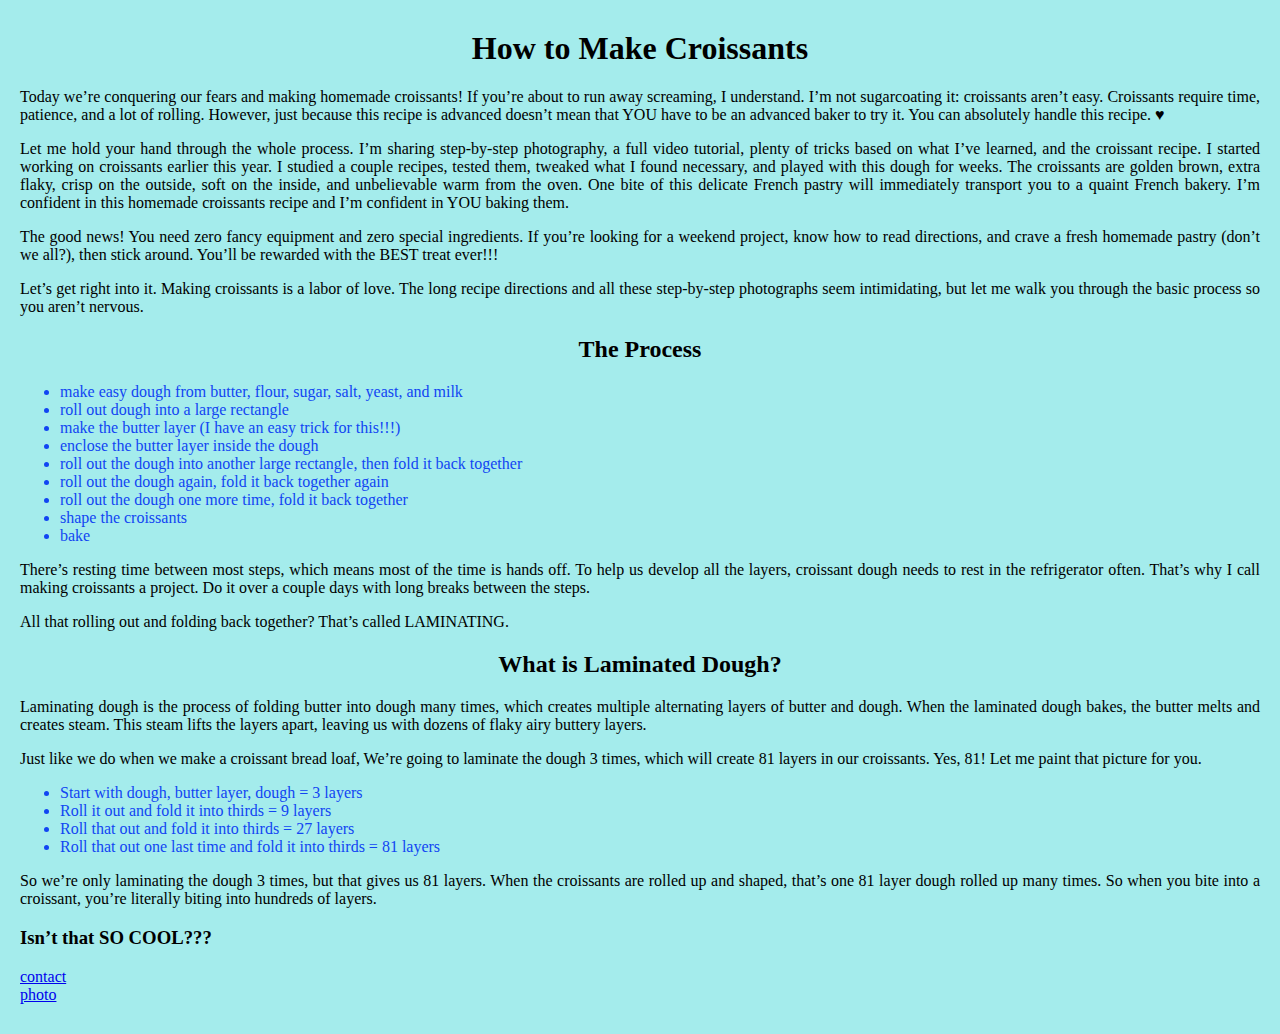
==== index.html @ abce52eb "Create: index.html, photo.html, contact.html, css" ====
<!DOCTYPE html>
<html lang="en">
  <head>
    <meta charset="UTF-8" />
    <meta http-equiv="X-UA-Compatible" content="IE=edge" />
    <meta name="viewport" content="width=device-width, initial-scale=1.0" />
    <title>Croissant</title>
    <link rel="stylesheet" href="/src/style.css" />
  </head>
  <body>
    <h1>How to Make Croissants</h1>
    <p>
      Today we’re conquering our fears and making homemade croissants! If you’re
      about to run away screaming, I understand. I’m not sugarcoating it:
      croissants aren’t easy. Croissants require time, patience, and a lot of
      rolling. However, just because this recipe is advanced doesn’t mean that
      YOU have to be an advanced baker to try it. You can absolutely handle this
      recipe. ♥
    </p>
    <p>
      Let me hold your hand through the whole process. I’m sharing step-by-step
      photography, a full video tutorial, plenty of tricks based on what I’ve
      learned, and the croissant recipe. I started working on croissants earlier
      this year. I studied a couple recipes, tested them, tweaked what I found
      necessary, and played with this dough for weeks. The croissants are golden
      brown, extra flaky, crisp on the outside, soft on the inside, and
      unbelievable warm from the oven. One bite of this delicate French pastry
      will immediately transport you to a quaint French bakery. I’m confident in
      this homemade croissants recipe and I’m confident in YOU baking them.
    </p>
    <p>
      The good news! You need zero fancy equipment and zero special ingredients.
      If you’re looking for a weekend project, know how to read directions, and
      crave a fresh homemade pastry (don’t we all?), then stick around. You’ll
      be rewarded with the BEST treat ever!!!
    </p>
    <p>
      Let’s get right into it. Making croissants is a labor of love. The long
      recipe directions and all these step-by-step photographs seem
      intimidating, but let me walk you through the basic process so you aren’t
      nervous.
    </p>

    <h2>The Process</h2>
    <ul>
      <li>make easy dough from butter, flour, sugar, salt, yeast, and milk</li>
      <li>roll out dough into a large rectangle</li>
      <li>make the butter layer (I have an easy trick for this!!!)</li>
      <li>enclose the butter layer inside the dough</li>
      <li>
        roll out the dough into another large rectangle, then fold it back
        together
      </li>
      <li>roll out the dough again, fold it back together again</li>
      <li>roll out the dough one more time, fold it back together</li>
      <li>shape the croissants</li>
      <li>bake</li>
    </ul>
    <p>
      There’s resting time between most steps, which means most of the time is
      hands off. To help us develop all the layers, croissant dough needs to
      rest in the refrigerator often. That’s why I call making croissants a
      project. Do it over a couple days with long breaks between the steps.
    </p>
    <p>
      All that rolling out and folding back together? That’s called LAMINATING.
    </p>
    <h2>What is Laminated Dough?</h2>
    <p>
      Laminating dough is the process of folding butter into dough many times,
      which creates multiple alternating layers of butter and dough. When the
      laminated dough bakes, the butter melts and creates steam. This steam
      lifts the layers apart, leaving us with dozens of flaky airy buttery
      layers.
    </p>
    <p>
      Just like we do when we make a croissant bread loaf, We’re going to
      laminate the dough 3 times, which will create 81 layers in our croissants.
      Yes, 81! Let me paint that picture for you.
    </p>
    <ul>
      <li>Start with dough, butter layer, dough = 3 layers</li>
      <li>Roll it out and fold it into thirds = 9 layers</li>
      <li>Roll that out and fold it into thirds = 27 layers</li>
      <li>Roll that out one last time and fold it into thirds = 81 layers</li>
    </ul>
    <p>
      So we’re only laminating the dough 3 times, but that gives us 81 layers.
      When the croissants are rolled up and shaped, that’s one 81 layer dough
      rolled up many times. So when you bite into a croissant, you’re literally
      biting into hundreds of layers.
    </p>
    <h3>Isn’t that SO COOL???</h3>
    <div class="contact">
      <a href="/contact.html">contact</a>
    </div>
    <div class="photo">
      <a href="/photo.html">photo</a>
    </div>
  </body>
</html>
---- src/style.css ----
body {
  background-color: rgb(164, 236, 236);
  margin: 30px 20px;
}
h1 {
  text-align: center;
}
h2 {
  text-align: center;
}
p {
  text-align: justify;
}
li {
  color: rgb(17, 69, 243);
}
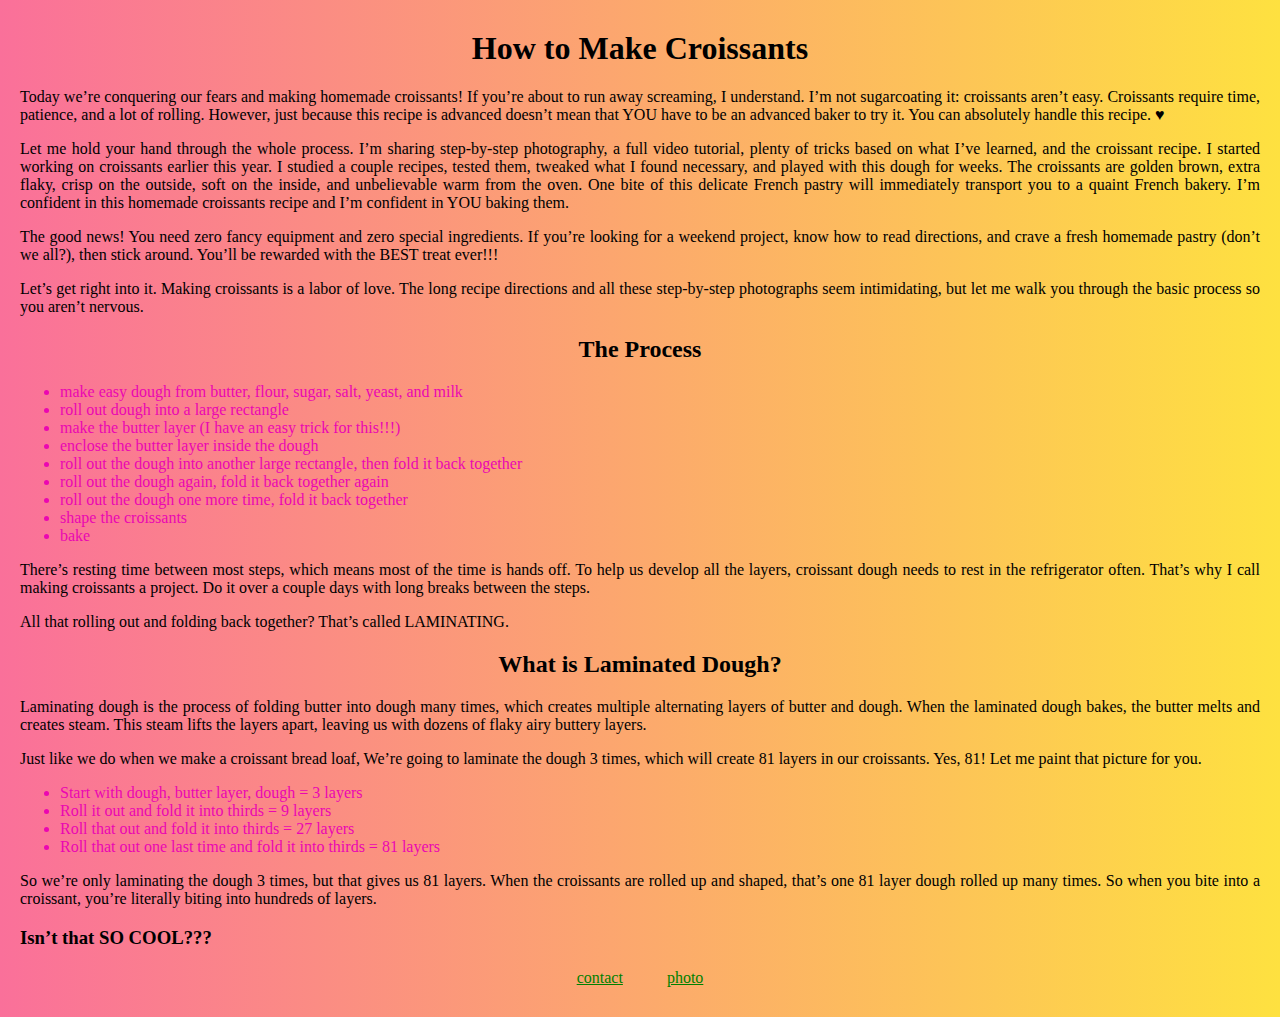
==== commit 130c9215: "added footer and style  css" ====
--- a/index.html
+++ b/index.html
@@ -91,11 +91,9 @@
       biting into hundreds of layers.
     </p>
     <h3>Isn’t that SO COOL???</h3>
-    <div class="contact">
+    <footer>
       <a href="/contact.html">contact</a>
-    </div>
-    <div class="photo">
       <a href="/photo.html">photo</a>
-    </div>
+    </footer>
   </body>
 </html>
--- a/src/style.css
+++ b/src/style.css
@@ -1,5 +1,5 @@
 body {
-  background-color: rgb(164, 236, 236);
+  background-image: linear-gradient(to right, #fa709a 0%, #fee140 100%);
   margin: 30px 20px;
 }
 h1 {
@@ -12,5 +12,19 @@
   text-align: justify;
 }
 li {
-  color: rgb(17, 69, 243);
+  color: rgb(235, 6, 178);
 }
+img {
+  display: block;
+  border-radius: 4px;
+}
+footer {
+  display: block;
+  margin: 20px 10px;
+
+  text-align: center;
+}
+footer a {
+  margin: 20px;
+  color: green;
+}
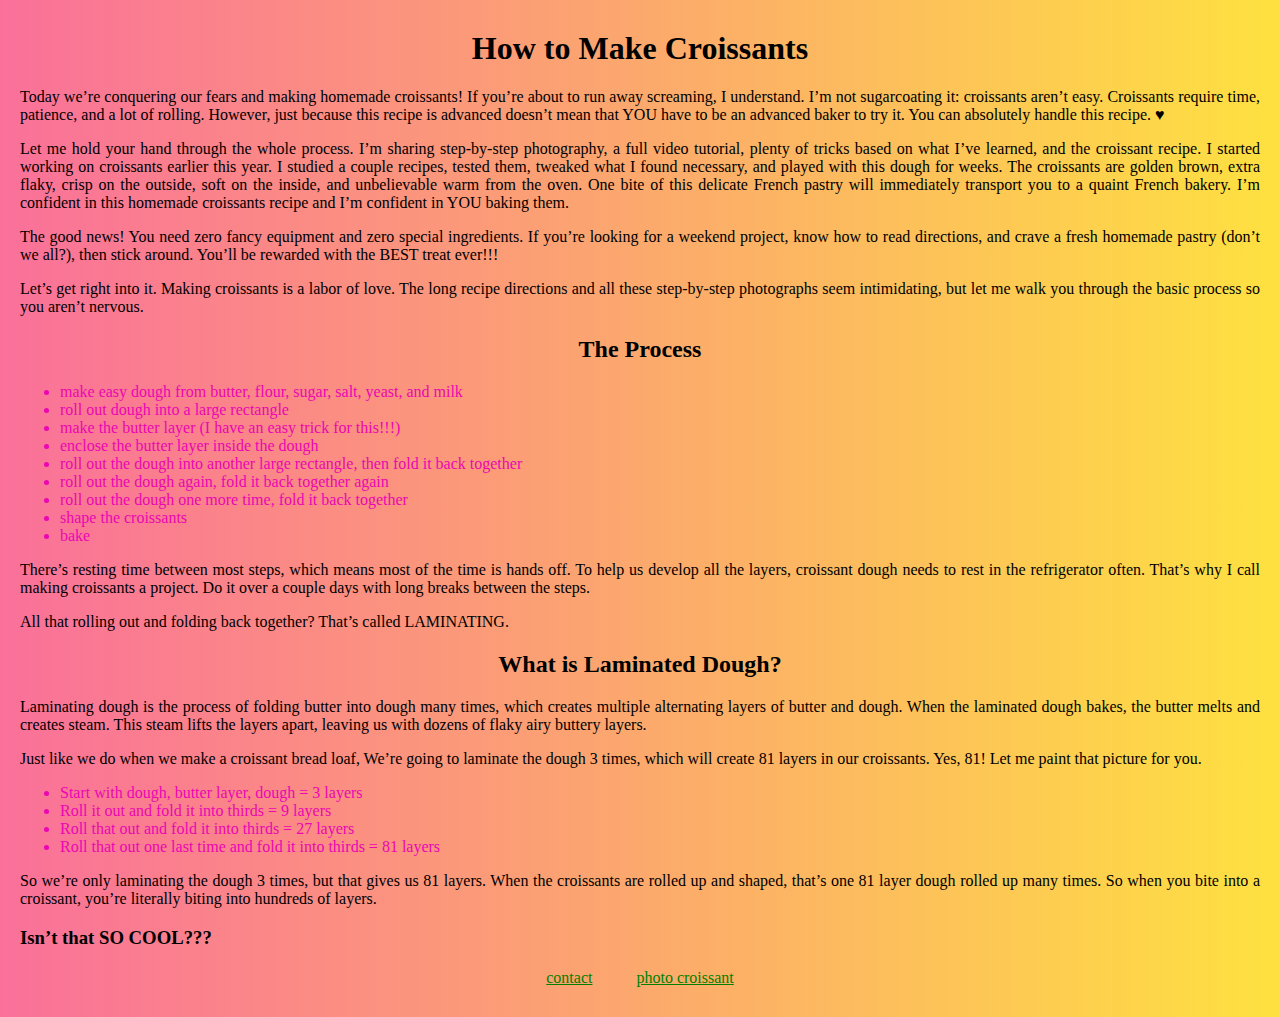
==== commit c8e1bfce: "SEO frendly" ====
--- a/index.html
+++ b/index.html
@@ -3,8 +3,11 @@
   <head>
     <meta charset="UTF-8" />
     <meta http-equiv="X-UA-Compatible" content="IE=edge" />
-    <meta name="viewport" content="width=device-width, initial-scale=1.0" />
-    <title>Croissant</title>
+    <meta
+      name="viewport"
+      content="How to Make Croissants, the Process, that is Laminated Dough?"
+    />
+    <title>Best croissant recipe</title>
     <link rel="stylesheet" href="/src/style.css" />
   </head>
   <body>
@@ -92,8 +95,8 @@
     </p>
     <h3>Isn’t that SO COOL???</h3>
     <footer>
-      <a href="/contact.html">contact</a>
-      <a href="/photo.html">photo</a>
+      <a href="/contact.html" title="contact information">contact</a>
+      <a href="/photo.html" title="photo pretty croissant">photo croissant</a>
     </footer>
   </body>
 </html>
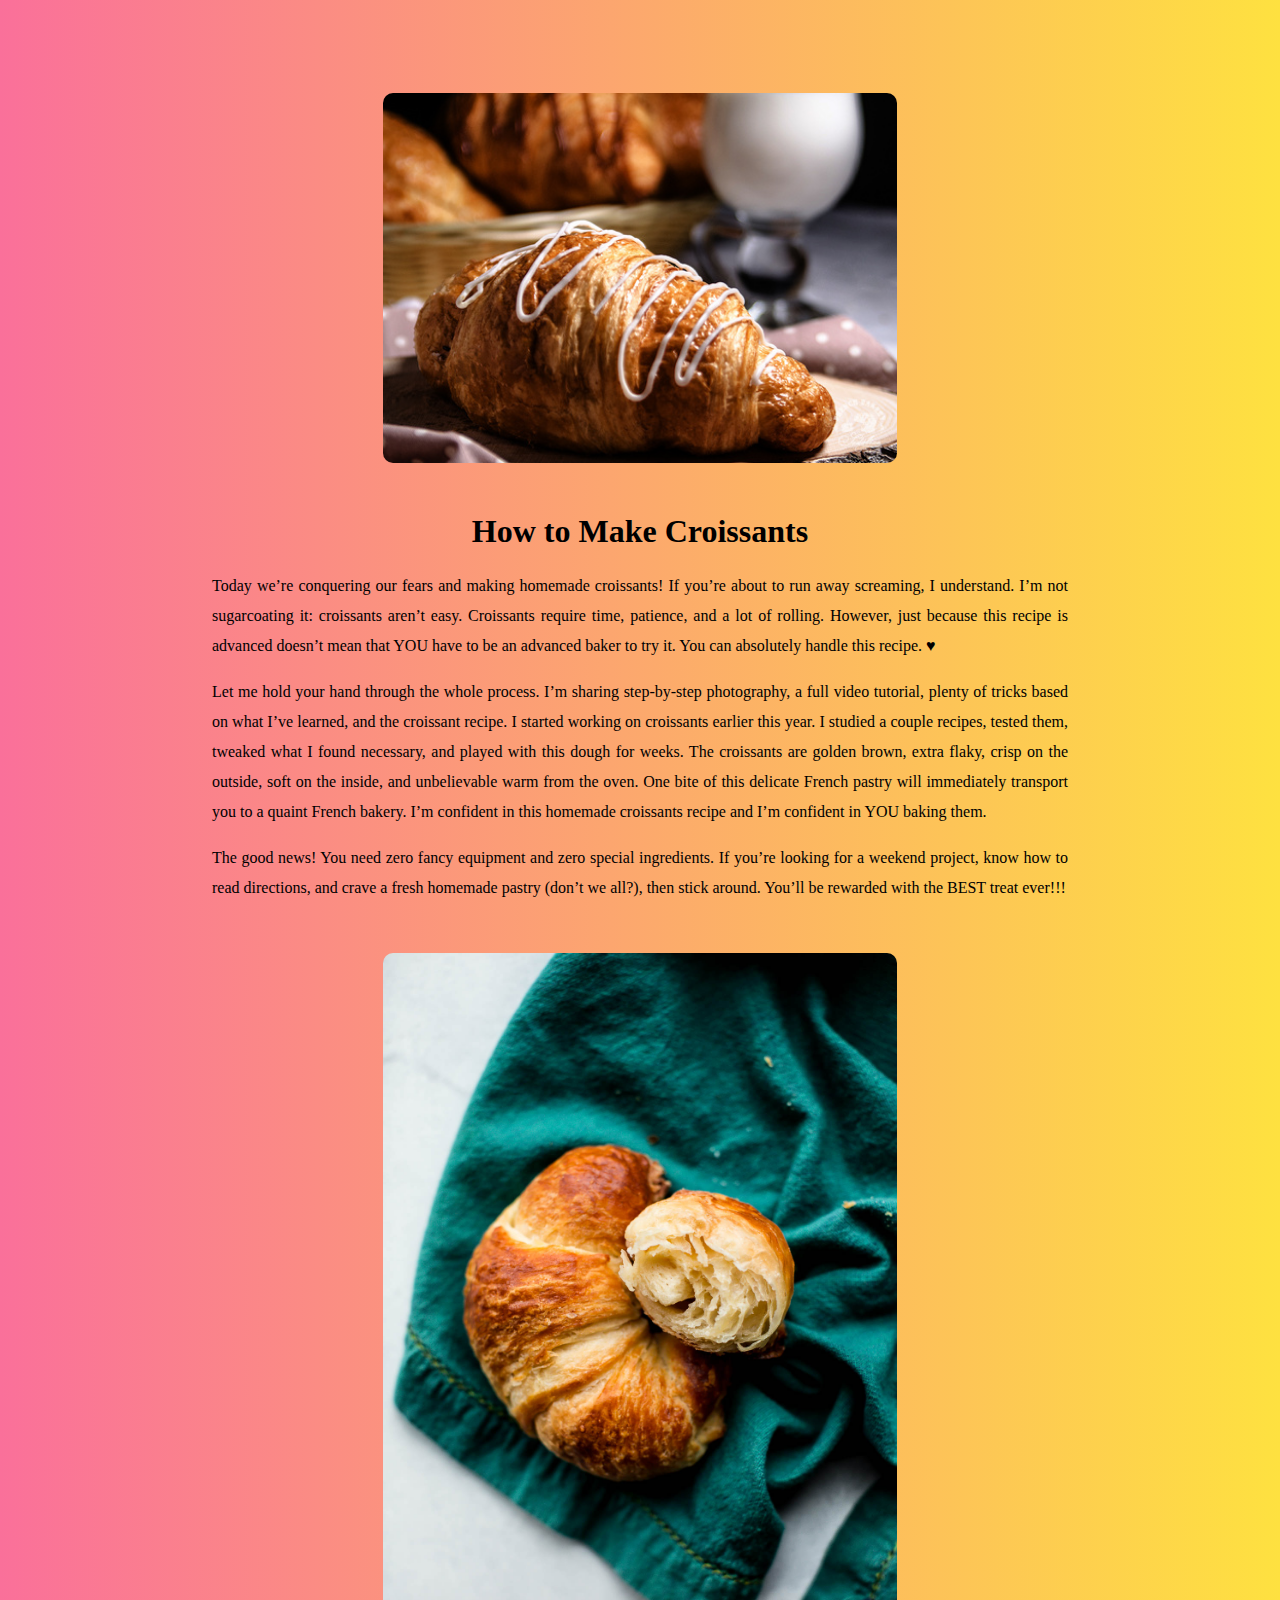
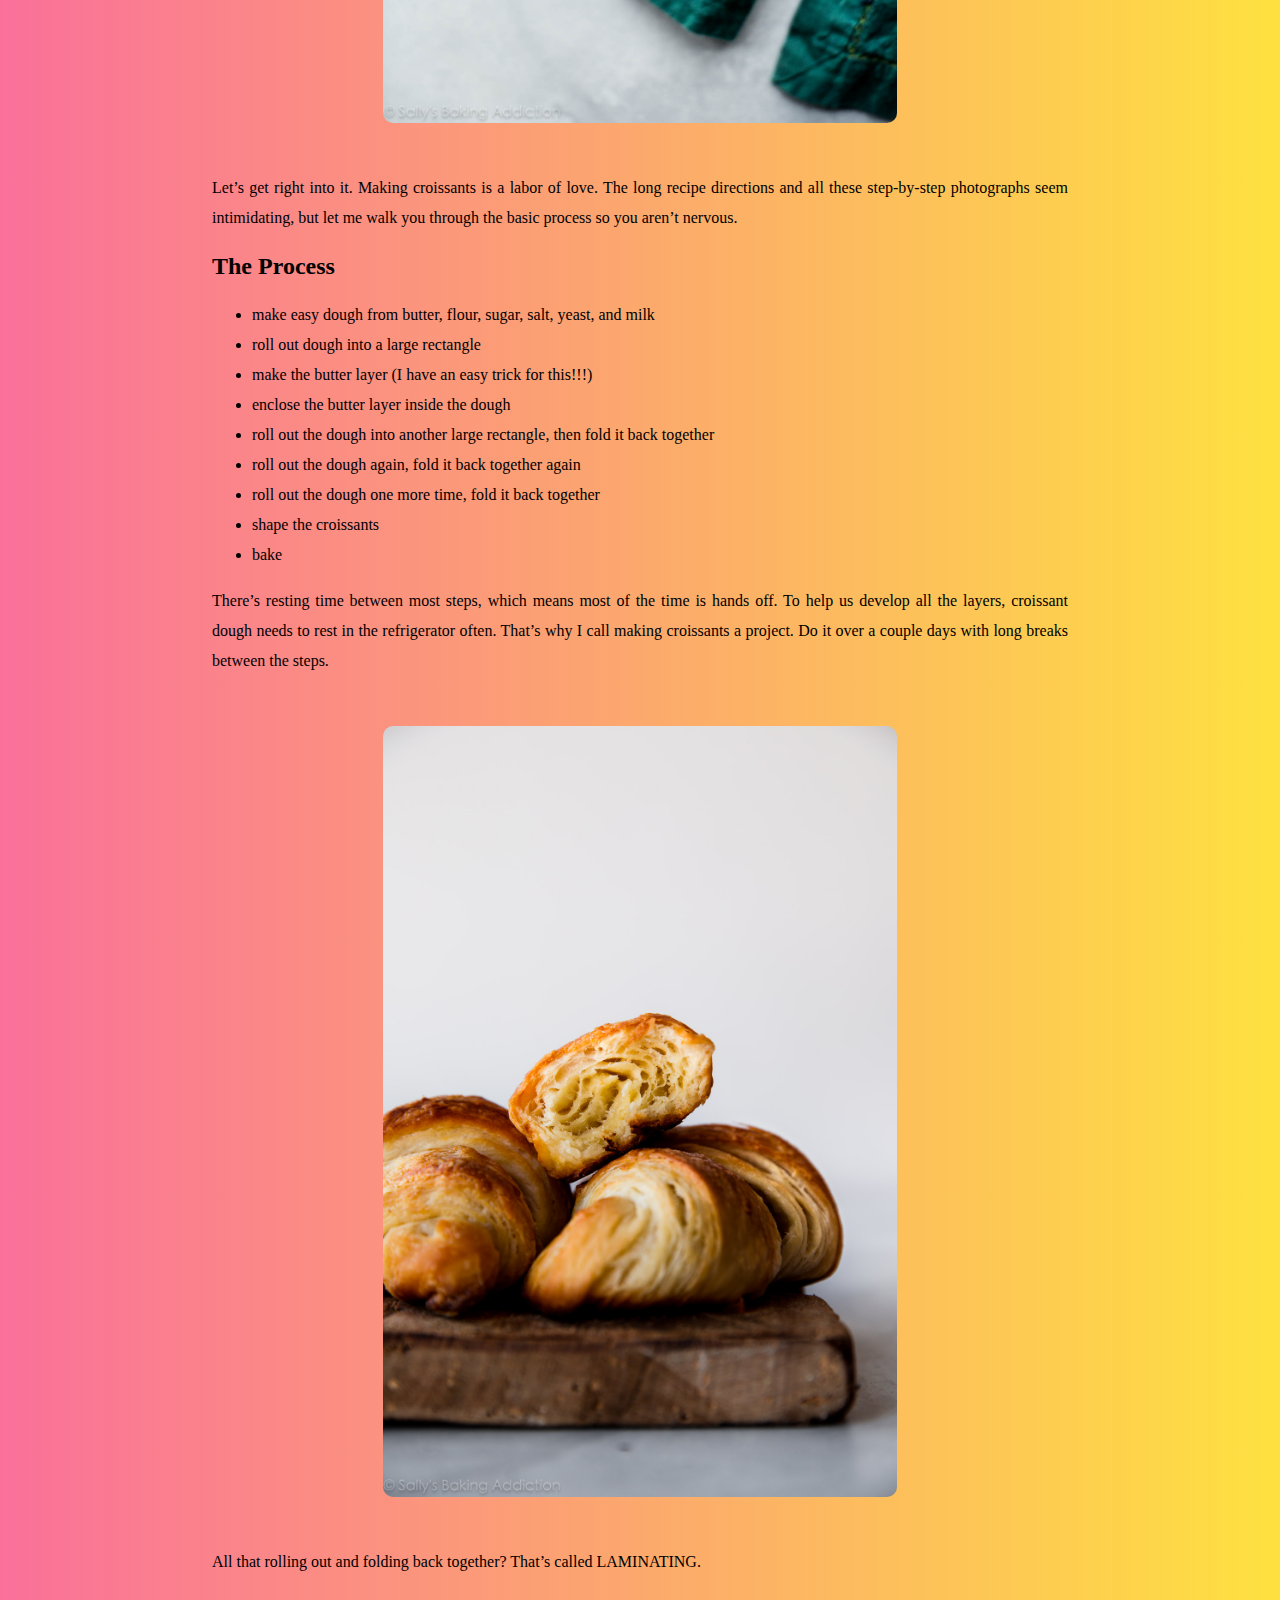
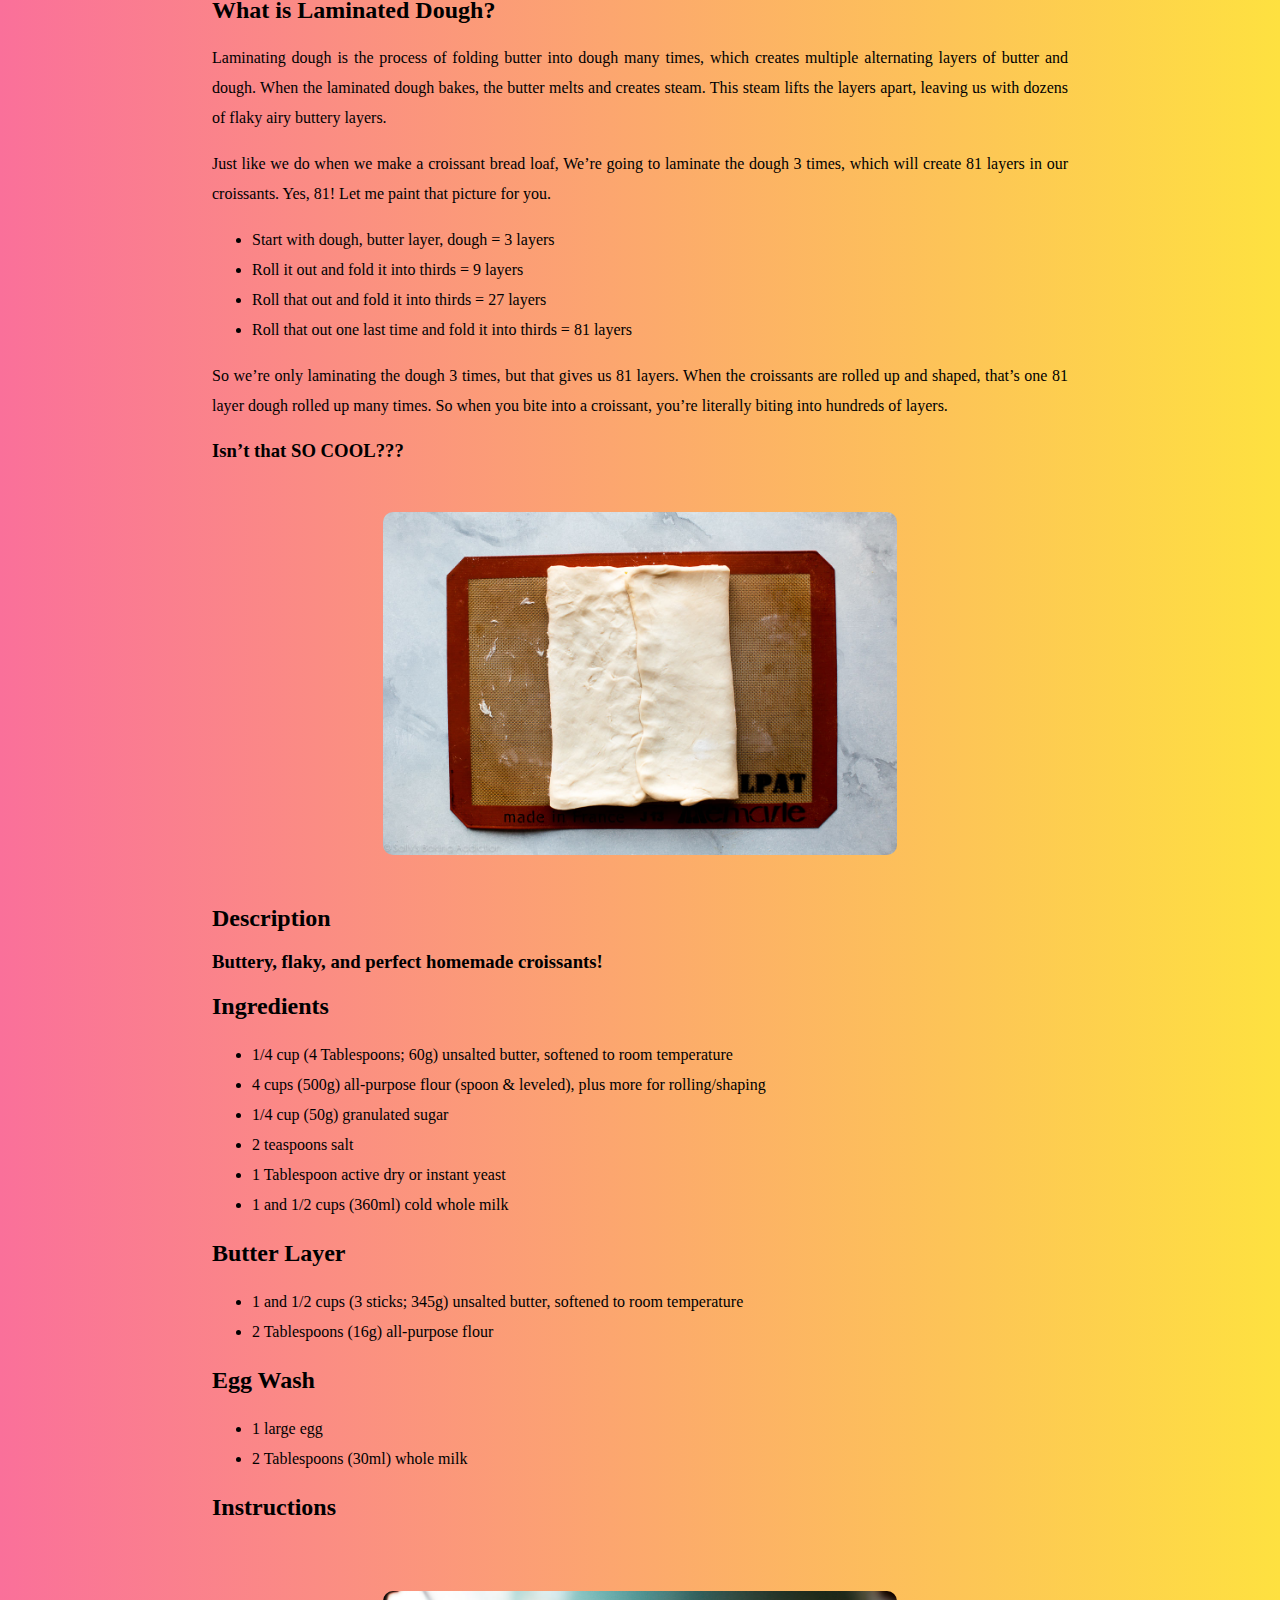
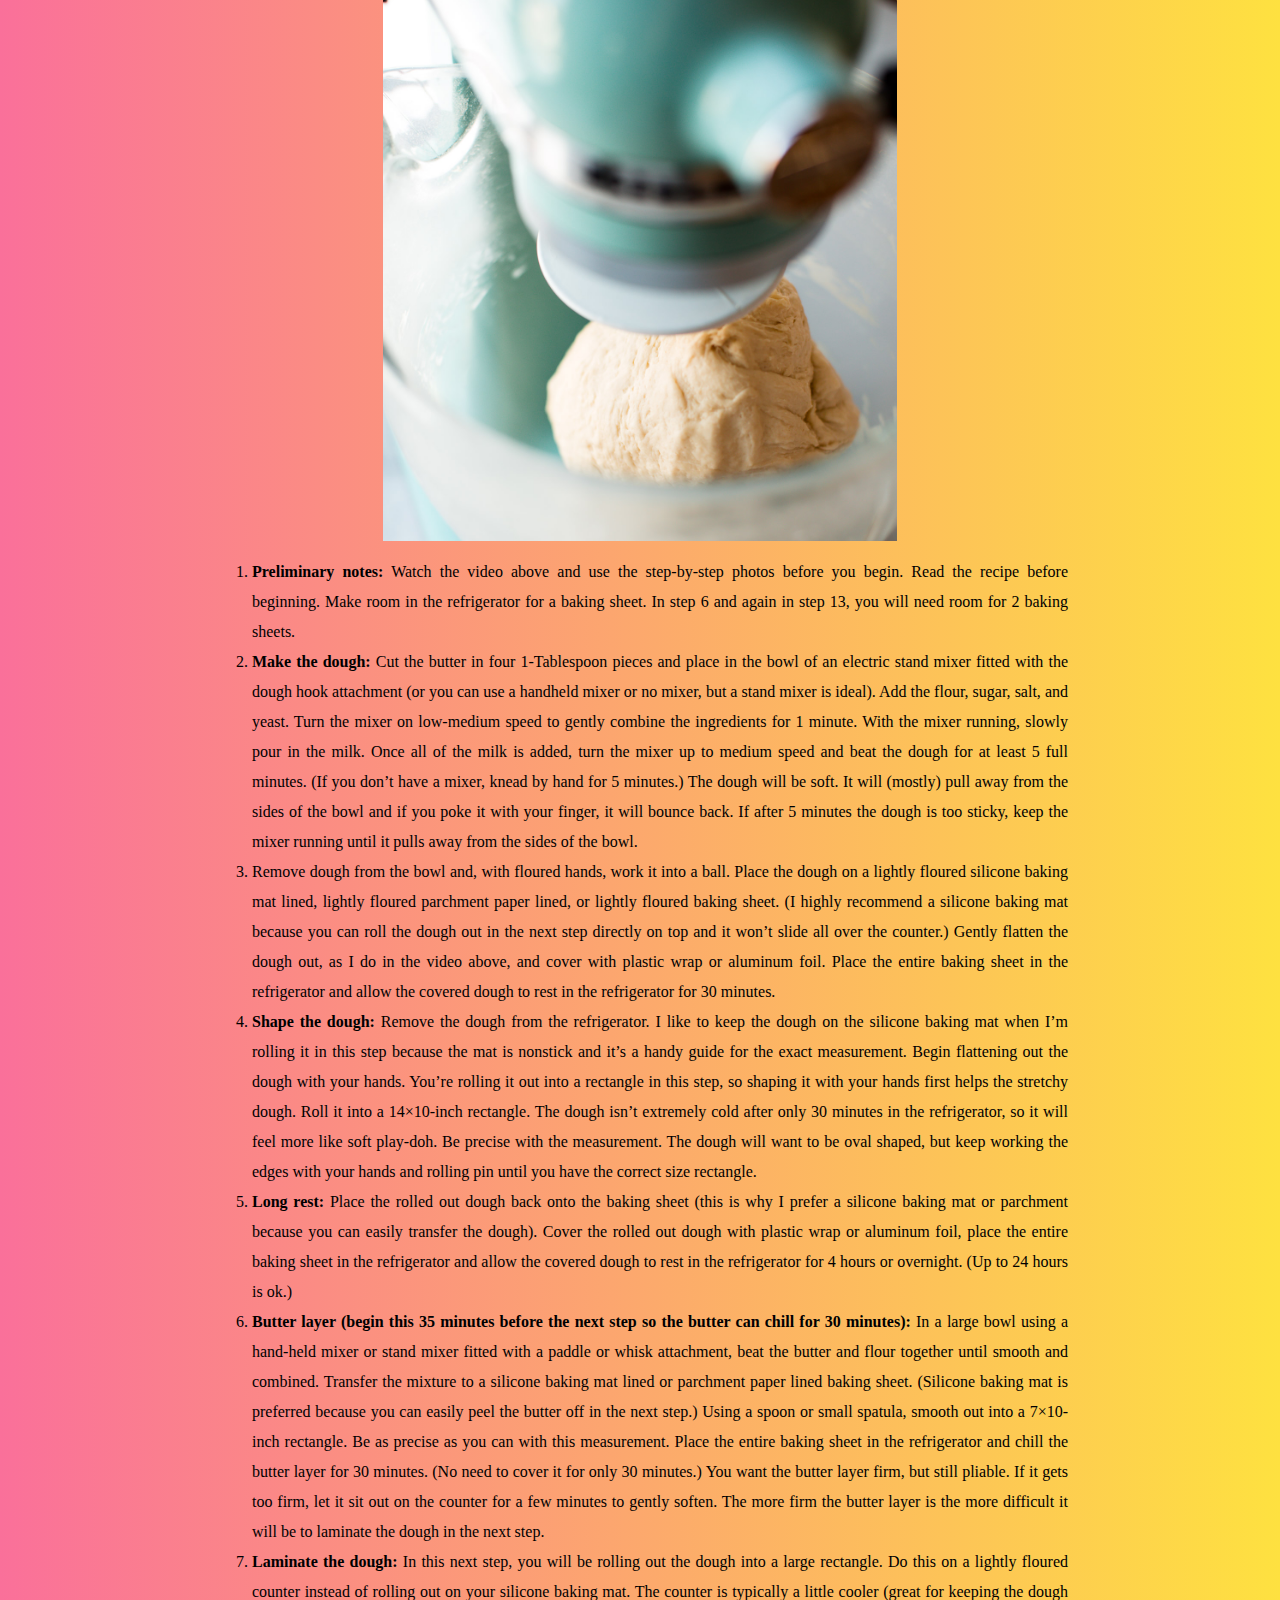
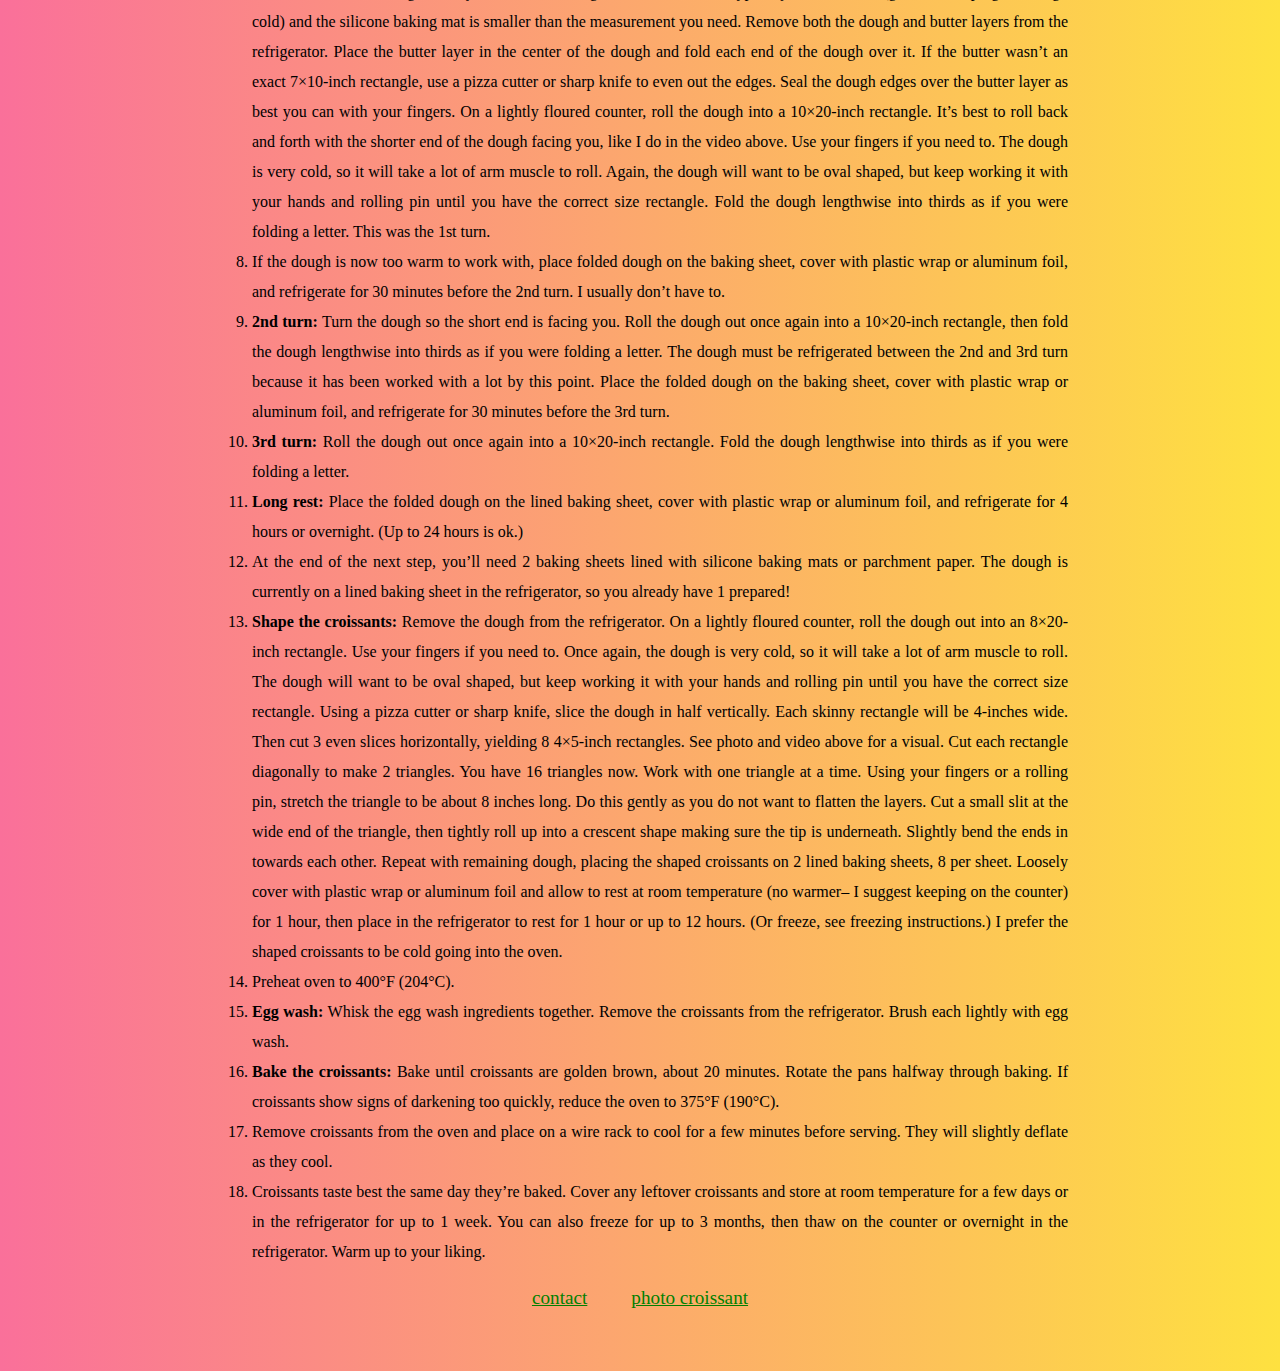
==== commit bb277233: "added photo" ====
--- a/index.html
+++ b/index.html
@@ -11,38 +11,44 @@
     <link rel="stylesheet" href="/src/style.css" />
   </head>
   <body>
-    <h1>How to Make Croissants</h1>
-    <p>
-      Today we’re conquering our fears and making homemade croissants! If you’re
-      about to run away screaming, I understand. I’m not sugarcoating it:
-      croissants aren’t easy. Croissants require time, patience, and a lot of
-      rolling. However, just because this recipe is advanced doesn’t mean that
-      YOU have to be an advanced baker to try it. You can absolutely handle this
-      recipe. ♥
-    </p>
-    <p>
-      Let me hold your hand through the whole process. I’m sharing step-by-step
-      photography, a full video tutorial, plenty of tricks based on what I’ve
-      learned, and the croissant recipe. I started working on croissants earlier
-      this year. I studied a couple recipes, tested them, tweaked what I found
-      necessary, and played with this dough for weeks. The croissants are golden
-      brown, extra flaky, crisp on the outside, soft on the inside, and
-      unbelievable warm from the oven. One bite of this delicate French pastry
-      will immediately transport you to a quaint French bakery. I’m confident in
-      this homemade croissants recipe and I’m confident in YOU baking them.
-    </p>
-    <p>
-      The good news! You need zero fancy equipment and zero special ingredients.
-      If you’re looking for a weekend project, know how to read directions, and
-      crave a fresh homemade pastry (don’t we all?), then stick around. You’ll
-      be rewarded with the BEST treat ever!!!
-    </p>
-    <p>
-      Let’s get right into it. Making croissants is a labor of love. The long
-      recipe directions and all these step-by-step photographs seem
-      intimidating, but let me walk you through the basic process so you aren’t
-      nervous.
-    </p>
+    <div class="header">
+      <img src="/img/original.jpg" alt="croissant" />
+
+      <h1>How to Make Croissants</h1>
+      <p>
+        Today we’re conquering our fears and making homemade croissants! If
+        you’re about to run away screaming, I understand. I’m not sugarcoating
+        it: croissants aren’t easy. Croissants require time, patience, and a lot
+        of rolling. However, just because this recipe is advanced doesn’t mean
+        that YOU have to be an advanced baker to try it. You can absolutely
+        handle this recipe. ♥
+      </p>
+      <p>
+        Let me hold your hand through the whole process. I’m sharing
+        step-by-step photography, a full video tutorial, plenty of tricks based
+        on what I’ve learned, and the croissant recipe. I started working on
+        croissants earlier this year. I studied a couple recipes, tested them,
+        tweaked what I found necessary, and played with this dough for weeks.
+        The croissants are golden brown, extra flaky, crisp on the outside, soft
+        on the inside, and unbelievable warm from the oven. One bite of this
+        delicate French pastry will immediately transport you to a quaint French
+        bakery. I’m confident in this homemade croissants recipe and I’m
+        confident in YOU baking them.
+      </p>
+      <p>
+        The good news! You need zero fancy equipment and zero special
+        ingredients. If you’re looking for a weekend project, know how to read
+        directions, and crave a fresh homemade pastry (don’t we all?), then
+        stick around. You’ll be rewarded with the BEST treat ever!!!
+      </p>
+      <img src="img/homemade-flaky-croissants.jpg" alt="" />
+      <p>
+        Let’s get right into it. Making croissants is a labor of love. The long
+        recipe directions and all these step-by-step photographs seem
+        intimidating, but let me walk you through the basic process so you
+        aren’t nervous.
+      </p>
+    </div>
 
     <h2>The Process</h2>
     <ul>
@@ -65,6 +71,7 @@
       rest in the refrigerator often. That’s why I call making croissants a
       project. Do it over a couple days with long breaks between the steps.
     </p>
+    <img src="img/homemade-croissants-8.jpg" alt="" />
     <p>
       All that rolling out and folding back together? That’s called LAMINATING.
     </p>
@@ -94,6 +101,275 @@
       biting into hundreds of layers.
     </p>
     <h3>Isn’t that SO COOL???</h3>
+    <img src="img/homemade-croissant-dough-7.jpg" alt="" />
+    <h2>Description</h2>
+    <h3>Buttery, flaky, and perfect homemade croissants!</h3>
+    <h2>Ingredients</h2>
+    <ul>
+      <li>
+        1/4 cup (4 Tablespoons; 60g) unsalted butter, softened to room
+        temperature
+      </li>
+      <li>
+        4 cups (500g) all-purpose flour (spoon & leveled), plus more for
+        rolling/shaping
+      </li>
+      <li>1/4 cup (50g) granulated sugar</li>
+      <li>2 teaspoons salt</li>
+      <li>1 Tablespoon active dry or instant yeast</li>
+      <li>1 and 1/2 cups (360ml) cold whole milk</li>
+    </ul>
+    <h2>Butter Layer</h2>
+    <ul>
+      <li>
+        1 and 1/2 cups (3 sticks; 345g) unsalted butter, softened to room
+        temperature
+      </li>
+      <li>2 Tablespoons (16g) all-purpose flour</li>
+    </ul>
+    <h2>Egg Wash</h2>
+    <ul>
+      <li>1 large egg</li>
+      <li>2 Tablespoons (30ml) whole milk</li>
+    </ul>
+
+    <h2>Instructions</h2>
+    <div class="instruction">
+      <div class="image-scroll">
+        <img
+          src="img/homemade-croissant-dough.jpg"
+          alt="photo of croissant preparation"
+        />
+        <img
+          src="img/homemade-croissant-dough-2.jpg"
+          alt="photo of croissant preparation"
+        />
+        <img
+          src="img/homemade-croissant-dough-3.jpg"
+          alt="photo of croissant preparation"
+        />
+        <img
+          src="img/homemade-croissant-dough-4.jpg"
+          alt="photo of croissant preparation"
+        />
+        <img
+          src="img/homemade-croissant-dough-5.jpg"
+          alt="photo of croissant preparation"
+        />
+        <img
+          src="img/homemade-croissant-dough-6.jpg"
+          alt="photo of croissant preparation"
+        />
+        <img
+          src="img/homemade-croissant-dough-7.jpg"
+          alt="photo of croissant preparation"
+        />
+        <img
+          src="img/homemade-croissant-dough-9.jpg"
+          alt="photo of croissant preparation"
+        />
+        <img
+          src="img/homemade-croissant-dough-10.jpg"
+          altphoto
+          of
+          croissant
+          preparation
+          <img
+          src="img/shaping-croissants.jpg"
+          alt="photo of croissant preparation"
+        />
+        <img
+          src="img/homemade-croissants-3.jpg.webp"
+          alt="photo of croissant preparation"
+        />
+        <img
+          src="img/homemade-croissant-dough-11.jpg"
+          alt="photo of croissant preparation"
+        />
+        <img
+          src="img/homemade-croissants-2.jpg"
+          alt="photo of croissant preparation"
+        />
+        <img
+          src="img/homemade-croissant-recipe.jpg"
+          alt="photo of croissant preparation"
+        />
+      </div>
+      <ol>
+        <li>
+          <strong>Preliminary notes:</strong> Watch the video above and use the
+          step-by-step photos before you begin. Read the recipe before
+          beginning. Make room in the refrigerator for a baking sheet. In step 6
+          and again in step 13, you will need room for 2 baking sheets.
+        </li>
+        <li>
+          <strong>Make the dough:</strong> Cut the butter in four 1-Tablespoon
+          pieces and place in the bowl of an electric stand mixer fitted with
+          the dough hook attachment (or you can use a handheld mixer or no
+          mixer, but a stand mixer is ideal). Add the flour, sugar, salt, and
+          yeast. Turn the mixer on low-medium speed to gently combine the
+          ingredients for 1 minute. With the mixer running, slowly pour in the
+          milk. Once all of the milk is added, turn the mixer up to medium speed
+          and beat the dough for at least 5 full minutes. (If you don’t have a
+          mixer, knead by hand for 5 minutes.) The dough will be soft. It will
+          (mostly) pull away from the sides of the bowl and if you poke it with
+          your finger, it will bounce back. If after 5 minutes the dough is too
+          sticky, keep the mixer running until it pulls away from the sides of
+          the bowl.
+        </li>
+        <li>
+          Remove dough from the bowl and, with floured hands, work it into a
+          ball. Place the dough on a lightly floured silicone baking mat lined,
+          lightly floured parchment paper lined, or lightly floured baking
+          sheet. (I highly recommend a silicone baking mat because you can roll
+          the dough out in the next step directly on top and it won’t slide all
+          over the counter.) Gently flatten the dough out, as I do in the video
+          above, and cover with plastic wrap or aluminum foil. Place the entire
+          baking sheet in the refrigerator and allow the covered dough to rest
+          in the refrigerator for 30 minutes.
+        </li>
+        <li>
+          <strong>Shape the dough:</strong> Remove the dough from the
+          refrigerator. I like to keep the dough on the silicone baking mat when
+          I’m rolling it in this step because the mat is nonstick and it’s a
+          handy guide for the exact measurement. Begin flattening out the dough
+          with your hands. You’re rolling it out into a rectangle in this step,
+          so shaping it with your hands first helps the stretchy dough. Roll it
+          into a 14×10-inch rectangle. The dough isn’t extremely cold after only
+          30 minutes in the refrigerator, so it will feel more like soft
+          play-doh. Be precise with the measurement. The dough will want to be
+          oval shaped, but keep working the edges with your hands and rolling
+          pin until you have the correct size rectangle.
+        </li>
+
+        <li>
+          <strong>Long rest:</strong> Place the rolled out dough back onto the
+          baking sheet (this is why I prefer a silicone baking mat or parchment
+          because you can easily transfer the dough). Cover the rolled out dough
+          with plastic wrap or aluminum foil, place the entire baking sheet in
+          the refrigerator and allow the covered dough to rest in the
+          refrigerator for 4 hours or overnight. (Up to 24 hours is ok.)
+        </li>
+        <li>
+          <strong>
+            Butter layer (begin this 35 minutes before the next step so the
+            butter can chill for 30 minutes):</strong
+          >
+          In a large bowl using a hand-held mixer or stand mixer fitted with a
+          paddle or whisk attachment, beat the butter and flour together until
+          smooth and combined. Transfer the mixture to a silicone baking mat
+          lined or parchment paper lined baking sheet. (Silicone baking mat is
+          preferred because you can easily peel the butter off in the next
+          step.) Using a spoon or small spatula, smooth out into a 7×10-inch
+          rectangle. Be as precise as you can with this measurement. Place the
+          entire baking sheet in the refrigerator and chill the butter layer for
+          30 minutes. (No need to cover it for only 30 minutes.) You want the
+          butter layer firm, but still pliable. If it gets too firm, let it sit
+          out on the counter for a few minutes to gently soften. The more firm
+          the butter layer is the more difficult it will be to laminate the
+          dough in the next step.
+        </li>
+        <li>
+          <strong>Laminate the dough:</strong> In this next step, you will be
+          rolling out the dough into a large rectangle. Do this on a lightly
+          floured counter instead of rolling out on your silicone baking mat.
+          The counter is typically a little cooler (great for keeping the dough
+          cold) and the silicone baking mat is smaller than the measurement you
+          need. Remove both the dough and butter layers from the refrigerator.
+          Place the butter layer in the center of the dough and fold each end of
+          the dough over it. If the butter wasn’t an exact 7×10-inch rectangle,
+          use a pizza cutter or sharp knife to even out the edges. Seal the
+          dough edges over the butter layer as best you can with your fingers.
+          On a lightly floured counter, roll the dough into a 10×20-inch
+          rectangle. It’s best to roll back and forth with the shorter end of
+          the dough facing you, like I do in the video above. Use your fingers
+          if you need to. The dough is very cold, so it will take a lot of arm
+          muscle to roll. Again, the dough will want to be oval shaped, but keep
+          working it with your hands and rolling pin until you have the correct
+          size rectangle. Fold the dough lengthwise into thirds as if you were
+          folding a letter. This was the 1st turn.
+        </li>
+        <li>
+          If the dough is now too warm to work with, place folded dough on the
+          baking sheet, cover with plastic wrap or aluminum foil, and
+          refrigerate for 30 minutes before the 2nd turn. I usually don’t have
+          to.
+        </li>
+        <li>
+          <strong>2nd turn:</strong> Turn the dough so the short end is facing
+          you. Roll the dough out once again into a 10×20-inch rectangle, then
+          fold the dough lengthwise into thirds as if you were folding a letter.
+          The dough must be refrigerated between the 2nd and 3rd turn because it
+          has been worked with a lot by this point. Place the folded dough on
+          the baking sheet, cover with plastic wrap or aluminum foil, and
+          refrigerate for 30 minutes before the 3rd turn.
+        </li>
+        <li>
+          <strong>3rd turn:</strong> Roll the dough out once again into a
+          10×20-inch rectangle. Fold the dough lengthwise into thirds as if you
+          were folding a letter.
+        </li>
+        <li>
+          <strong>Long rest:</strong> Place the folded dough on the lined baking
+          sheet, cover with plastic wrap or aluminum foil, and refrigerate for 4
+          hours or overnight. (Up to 24 hours is ok.)
+        </li>
+        <li>
+          At the end of the next step, you’ll need 2 baking sheets lined with
+          silicone baking mats or parchment paper. The dough is currently on a
+          lined baking sheet in the refrigerator, so you already have 1
+          prepared!
+        </li>
+        <li>
+          <strong>Shape the croissants:</strong> Remove the dough from the
+          refrigerator. On a lightly floured counter, roll the dough out into an
+          8×20-inch rectangle. Use your fingers if you need to. Once again, the
+          dough is very cold, so it will take a lot of arm muscle to roll. The
+          dough will want to be oval shaped, but keep working it with your hands
+          and rolling pin until you have the correct size rectangle. Using a
+          pizza cutter or sharp knife, slice the dough in half vertically. Each
+          skinny rectangle will be 4-inches wide. Then cut 3 even slices
+          horizontally, yielding 8 4×5-inch rectangles. See photo and video
+          above for a visual. Cut each rectangle diagonally to make 2 triangles.
+          You have 16 triangles now. Work with one triangle at a time. Using
+          your fingers or a rolling pin, stretch the triangle to be about 8
+          inches long. Do this gently as you do not want to flatten the layers.
+          Cut a small slit at the wide end of the triangle, then tightly roll up
+          into a crescent shape making sure the tip is underneath. Slightly bend
+          the ends in towards each other. Repeat with remaining dough, placing
+          the shaped croissants on 2 lined baking sheets, 8 per sheet. Loosely
+          cover with plastic wrap or aluminum foil and allow to rest at room
+          temperature (no warmer– I suggest keeping on the counter) for 1 hour,
+          then place in the refrigerator to rest for 1 hour or up to 12 hours.
+          (Or freeze, see freezing instructions.) I prefer the shaped croissants
+          to be cold going into the oven.
+        </li>
+        <li>Preheat oven to 400°F (204°C).</li>
+        <li>
+          <strong>Egg wash:</strong> Whisk the egg wash ingredients together.
+          Remove the croissants from the refrigerator. Brush each lightly with
+          egg wash.
+        </li>
+        <li>
+          <strong>Bake the croissants:</strong> Bake until croissants are golden
+          brown, about 20 minutes. Rotate the pans halfway through baking. If
+          croissants show signs of darkening too quickly, reduce the oven to
+          375°F (190°C).
+        </li>
+        <li>
+          Remove croissants from the oven and place on a wire rack to cool for a
+          few minutes before serving. They will slightly deflate as they cool.
+        </li>
+        <li>
+          Croissants taste best the same day they’re baked. Cover any leftover
+          croissants and store at room temperature for a few days or in the
+          refrigerator for up to 1 week. You can also freeze for up to 3 months,
+          then thaw on the counter or overnight in the refrigerator. Warm up to
+          your liking.
+        </li>
+      </ol>
+    </div>
+
     <footer>
       <a href="/contact.html" title="contact information">contact</a>
       <a href="/photo.html" title="photo pretty croissant">photo croissant</a>
--- a/src/style.css
+++ b/src/style.css
@@ -1,4 +1,5 @@
 body {
+  padding: 1% 15%;
   background-image: linear-gradient(to right, #fa709a 0%, #fee140 100%);
   margin: 30px 20px;
 }
@@ -6,25 +7,36 @@
   text-align: center;
 }
 h2 {
-  text-align: center;
+  text-align: left;
 }
-p {
+p,
+li {
   text-align: justify;
+  line-height: 30px;
 }
-li {
-  color: rgb(235, 6, 178);
-}
+
 img {
   display: block;
-  border-radius: 4px;
+  border-radius: 10px;
+  margin: 50px auto;
 }
 footer {
-  display: block;
   margin: 20px 10px;
-
   text-align: center;
 }
 footer a {
   margin: 20px;
   color: green;
+  font-size: larger;
 }
+.contact p {
+  display: block;
+  text-align: center;
+}
+.image-scroll {
+  overflow-y: scroll;
+  height: 600px;
+}
+img {
+  width: 60%;
+}
